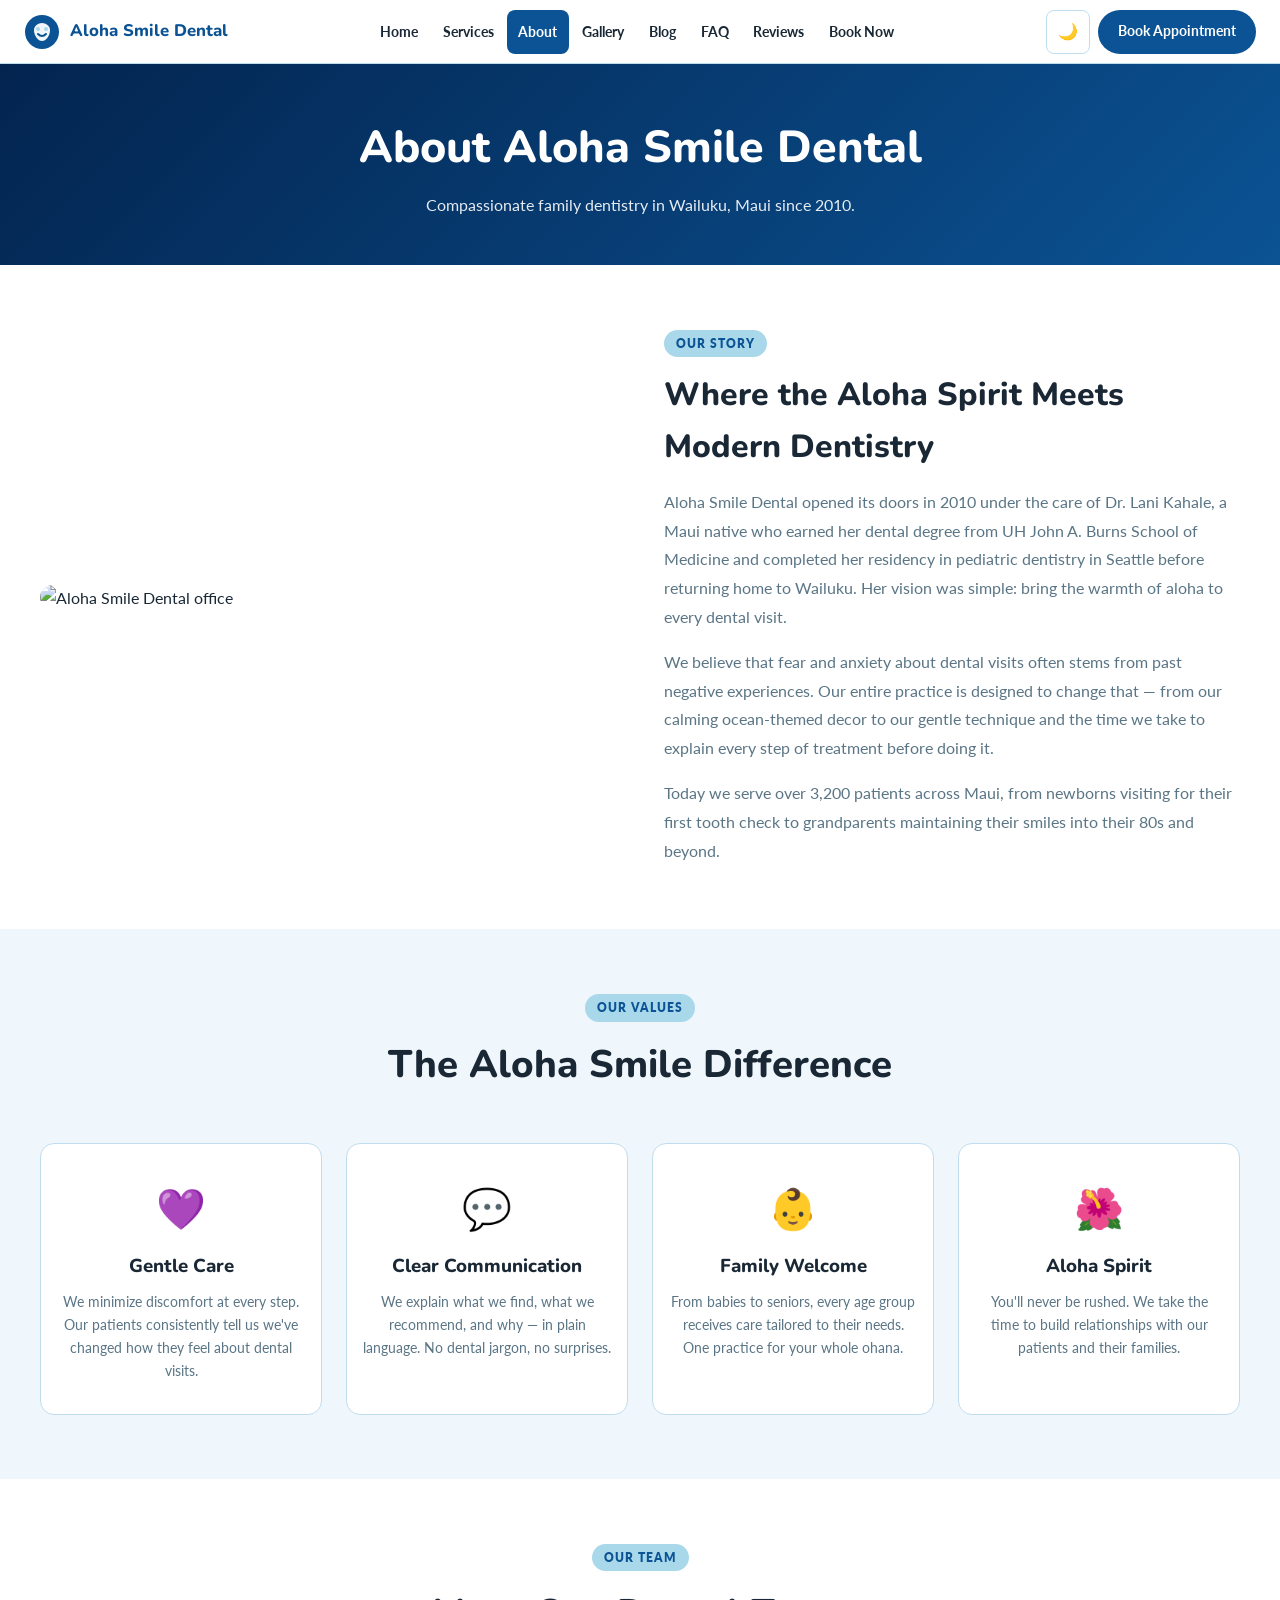
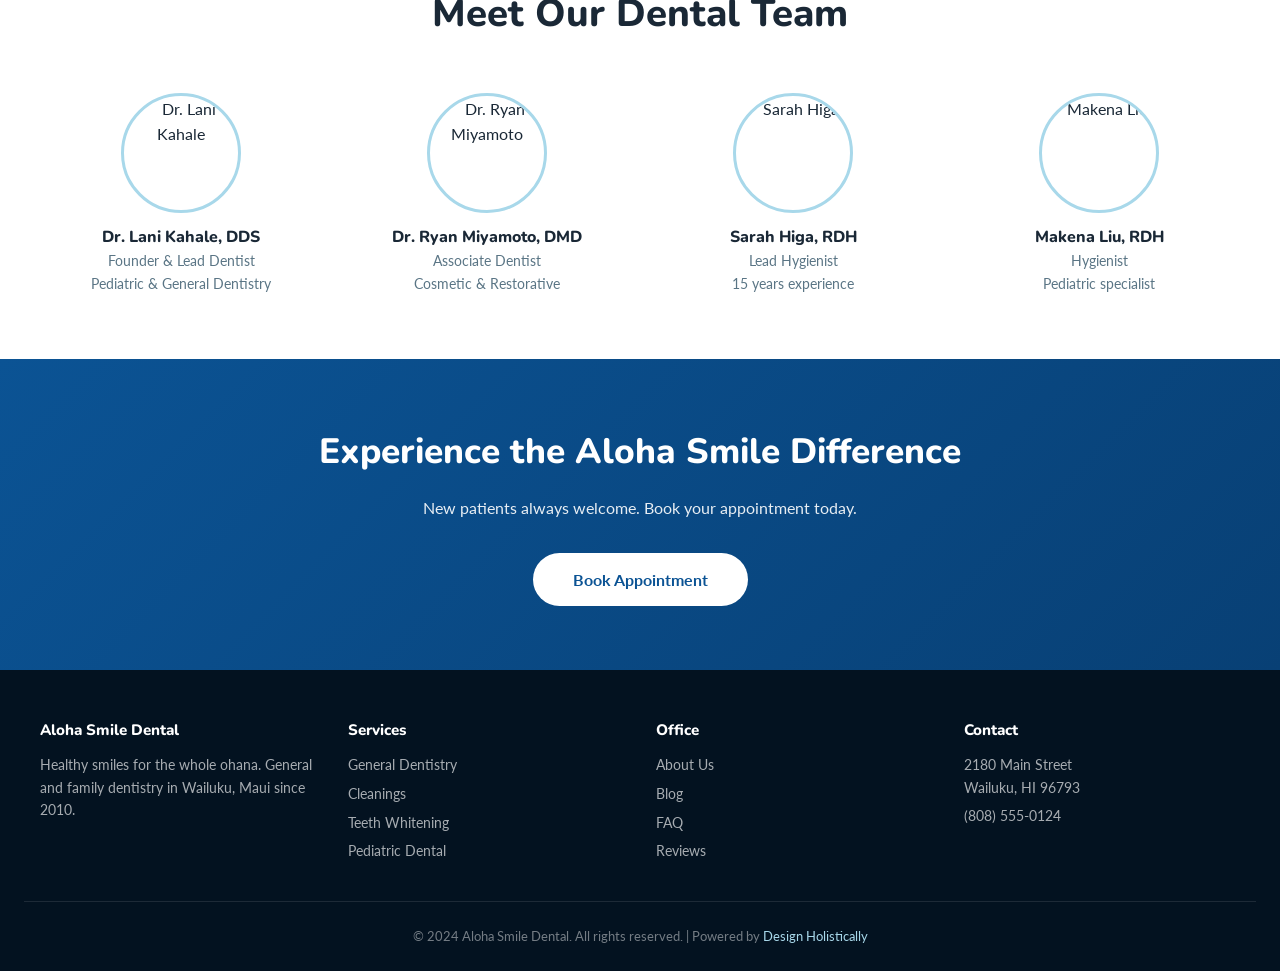
==== about.html @ d67b709d "Initial commit: Aloha Smile Dental — Hawaii sample site (Wailuku, Maui)" ====
<!DOCTYPE html>
<html lang="en" data-theme="light">
<head>
<meta charset="UTF-8"><meta name="viewport" content="width=device-width, initial-scale=1.0">
<title>About | Aloha Smile Dental | Aloha Smile Dental</title>
<link rel="stylesheet" href="css/style.css">

</head>
<body>
<header>
<a href="index.html" class="logo-link"><svg width="36" height="36" viewBox="0 0 36 36" fill="none" aria-label="Aloha Smile Dental Logo" xmlns="http://www.w3.org/2000/svg">
<circle cx="18" cy="18" r="17" fill="#0B5394"/>
<path d="M10 16 C10 12, 14 9, 18 9 C22 9, 26 12, 26 16 C26 22, 22 27, 18 27 C14 27, 10 22, 10 16Z" fill="white" opacity="0.95"/>
<path d="M14 20 Q18 24 22 20" stroke="#0B5394" stroke-width="2" fill="none" stroke-linecap="round"/>
<circle cx="14" cy="15" r="2" fill="#A8D8EA"/>
<circle cx="22" cy="15" r="2" fill="#A8D8EA"/>
</svg><span class="logo-text">Aloha Smile Dental</span></a>
<nav><a href="index.html">Home</a>
<a href="services.html">Services</a>
<a href="about.html" class="active">About</a>
<a href="gallery.html">Gallery</a>
<a href="blog.html">Blog</a>
<a href="faq.html">FAQ</a>
<a href="reviews.html">Reviews</a>
<a href="booking.html">Book Now</a></nav>
<div class="header-actions">
<button class="dark-toggle" id="darkToggle" aria-label="Toggle dark mode">🌙</button>
<a href="booking.html" class="cta-btn header-cta">Book Appointment</a>
<button class="hamburger" id="hamburger" aria-label="Open menu" aria-expanded="false"><span></span><span></span><span></span></button>
</div>
</header>
<div class="mobile-menu" id="mobileMenu"><a href="index.html">Home</a>
<a href="services.html">Services</a>
<a href="about.html">About</a>
<a href="gallery.html">Gallery</a>
<a href="blog.html">Blog</a>
<a href="faq.html">FAQ</a>
<a href="reviews.html">Reviews</a>
<a href="booking.html">Book Now</a></div>
<div class="page-hero"><h1>About Aloha Smile Dental</h1><p>Compassionate family dentistry in Wailuku, Maui since 2010.</p></div>
<section><div class="container">
<div class="grid-2" style="align-items:center;gap:3rem;">
<div class="fade-up"><img src="https://picsum.photos/600/450?random=1808" alt="Aloha Smile Dental office" class="about-image"></div>
<div class="fade-up">
<div class="tag">Our Story</div>
<h2 style="font-family:'Nunito',sans-serif;font-size:2rem;font-weight:800;margin-bottom:1rem;">Where the Aloha Spirit Meets Modern Dentistry</h2>
<p style="color:var(--text-muted);margin-bottom:1rem;line-height:1.8;">Aloha Smile Dental opened its doors in 2010 under the care of Dr. Lani Kahale, a Maui native who earned her dental degree from UH John A. Burns School of Medicine and completed her residency in pediatric dentistry in Seattle before returning home to Wailuku. Her vision was simple: bring the warmth of aloha to every dental visit.</p>
<p style="color:var(--text-muted);margin-bottom:1rem;line-height:1.8;">We believe that fear and anxiety about dental visits often stems from past negative experiences. Our entire practice is designed to change that — from our calming ocean-themed decor to our gentle technique and the time we take to explain every step of treatment before doing it.</p>
<p style="color:var(--text-muted);line-height:1.8;">Today we serve over 3,200 patients across Maui, from newborns visiting for their first tooth check to grandparents maintaining their smiles into their 80s and beyond.</p>
</div>
</div>
</div></section>
<section class="section-alt"><div class="container">
<div class="section-header fade-up"><div class="tag">Our Values</div><h2>The Aloha Smile Difference</h2></div>
<div class="values-grid">
<div class="value-card fade-up"><div class="value-icon">&#x1F49C;</div><h3>Gentle Care</h3><p>We minimize discomfort at every step. Our patients consistently tell us we've changed how they feel about dental visits.</p></div>
<div class="value-card fade-up"><div class="value-icon">&#x1F4AC;</div><h3>Clear Communication</h3><p>We explain what we find, what we recommend, and why — in plain language. No dental jargon, no surprises.</p></div>
<div class="value-card fade-up"><div class="value-icon">&#x1F476;</div><h3>Family Welcome</h3><p>From babies to seniors, every age group receives care tailored to their needs. One practice for your whole ohana.</p></div>
<div class="value-card fade-up"><div class="value-icon">&#x1F33A;</div><h3>Aloha Spirit</h3><p>You'll never be rushed. We take the time to build relationships with our patients and their families.</p></div>
</div>
</div></section>
<section><div class="container">
<div class="section-header fade-up"><div class="tag">Our Team</div><h2>Meet Our Dental Team</h2></div>
<div class="team-grid">
<div class="team-card fade-up"><img src="https://picsum.photos/120/120?random=2010" alt="Dr. Lani Kahale"><h4>Dr. Lani Kahale, DDS</h4><p>Founder &amp; Lead Dentist<br>Pediatric &amp; General Dentistry</p></div>
<div class="team-card fade-up"><img src="https://picsum.photos/120/120?random=2011" alt="Dr. Ryan Miyamoto"><h4>Dr. Ryan Miyamoto, DMD</h4><p>Associate Dentist<br>Cosmetic &amp; Restorative</p></div>
<div class="team-card fade-up"><img src="https://picsum.photos/120/120?random=2012" alt="Sarah Higa"><h4>Sarah Higa, RDH</h4><p>Lead Hygienist<br>15 years experience</p></div>
<div class="team-card fade-up"><img src="https://picsum.photos/120/120?random=2013" alt="Makena Liu"><h4>Makena Liu, RDH</h4><p>Hygienist<br>Pediatric specialist</p></div>
</div>
</div></section>
<div class="cta-banner"><div class="container"><h2>Experience the Aloha Smile Difference</h2><p>New patients always welcome. Book your appointment today.</p><a href="booking.html" class="cta-btn">Book Appointment</a></div></div>
<footer>
<div class="footer-grid">
<div class="footer-col"><h4>Aloha Smile Dental</h4><p>Healthy smiles for the whole ohana. General and family dentistry in Wailuku, Maui since 2010.</p></div>
<div class="footer-col"><h4>Services</h4><a href="services.html">General Dentistry</a><a href="services.html">Cleanings</a><a href="services.html">Teeth Whitening</a><a href="services.html">Pediatric Dental</a></div>
<div class="footer-col"><h4>Office</h4><a href="about.html">About Us</a><a href="blog.html">Blog</a><a href="faq.html">FAQ</a><a href="reviews.html">Reviews</a></div>
<div class="footer-col"><h4>Contact</h4><p>2180 Main Street<br>Wailuku, HI 96793</p><a href="tel:8085550124">(808) 555-0124</a></div>
</div>
<div class="footer-bottom"><p>&copy; 2024 Aloha Smile Dental. All rights reserved. | Powered by <a href="https://designholistically.com" target="_blank" rel="noopener">Design Holistically</a></p></div>
</footer>
<button id="backToTop" aria-label="Back to top">&#8593;</button>
<script src="js/main.js"></script>
</body>
</html>
---- css/style.css ----
@import url('https://fonts.googleapis.com/css2?family=Nunito:wght@400;500;600;700;800&family=Lato:wght@300;400;700&display=swap');
:root{--primary:#0B5394;--primary-dark:#084075;--primary-light:#1565C0;--accent:#A8D8EA;--accent-dark:#7bbdd9;--bg:#ffffff;--bg-alt:#f0f7fc;--text:#1a2836;--text-muted:#5a7585;--border:#c0ddef;--card-bg:#ffffff;--header-bg:rgba(255,255,255,0.96);--shadow:0 4px 24px rgba(11,83,148,.10);--radius:14px;--transition:.3s ease;}
[data-theme="dark"]{--bg:#0b1822;--bg-alt:#0f2030;--text:#ddeef8;--text-muted:#5a90b0;--border:#1a3d5a;--card-bg:#0f1e2e;--header-bg:rgba(11,24,34,0.97);--shadow:0 4px 24px rgba(0,0,0,.4);}
*,*::before,*::after{box-sizing:border-box;margin:0;padding:0;}
html{scroll-behavior:smooth;}
body{font-family:'Lato',sans-serif;background:var(--bg);color:var(--text);line-height:1.6;transition:background .3s,color .3s;}
header{position:sticky;top:0;z-index:1000;background:var(--header-bg);backdrop-filter:blur(12px);border-bottom:1px solid var(--border);padding:0 1.5rem;height:64px;display:flex;align-items:center;justify-content:space-between;}
.logo-link{display:flex;align-items:center;gap:10px;text-decoration:none;color:var(--text);}
.logo-text{font-family:'Nunito',sans-serif;font-weight:800;font-size:1.05rem;color:var(--primary);}
nav{display:flex;align-items:center;gap:.15rem;}
nav a{display:inline-block;padding:.5rem .7rem;font-size:.875rem;font-weight:700;color:var(--text);text-decoration:none;border-radius:8px;transition:all .3s;min-height:44px;line-height:28px;}
nav a:hover,nav a.active{background:var(--primary);color:#fff;}
.header-actions{display:flex;align-items:center;gap:.5rem;}
.dark-toggle{background:none;border:1.5px solid var(--border);border-radius:8px;padding:.4rem .6rem;cursor:pointer;color:var(--text);font-size:1rem;min-width:44px;min-height:44px;display:flex;align-items:center;justify-content:center;}
.dark-toggle:hover{background:var(--primary);color:#fff;border-color:var(--primary);}
.hamburger{display:none;background:none;border:1.5px solid var(--border);border-radius:8px;padding:.4rem .6rem;cursor:pointer;color:var(--text);min-width:44px;min-height:44px;align-items:center;justify-content:center;flex-direction:column;gap:5px;}
.hamburger span{display:block;width:22px;height:2px;background:var(--text);border-radius:2px;}
.cta-btn{display:inline-flex;align-items:center;justify-content:center;background:var(--primary);color:#fff;padding:.6rem 1.25rem;border-radius:30px;font-weight:700;text-decoration:none;font-size:.875rem;min-height:44px;transition:all .3s;border:none;cursor:pointer;}
.cta-btn:hover{background:var(--primary-dark);transform:translateY(-1px);}
.cta-btn.outline{background:transparent;border:2px solid var(--primary);color:var(--primary);border-radius:30px;}
.cta-btn.outline:hover{background:var(--primary);color:#fff;}
.cta-btn.white{background:#fff;color:var(--primary);}
.cta-btn.white:hover{background:#e8f4fc;}
.mobile-menu{display:none;position:fixed;top:64px;left:0;right:0;bottom:0;background:var(--bg);z-index:999;flex-direction:column;padding:2rem 1.5rem;gap:.5rem;overflow-y:auto;}
.mobile-menu.open{display:flex;}
.mobile-menu a{display:block;padding:.85rem 1rem;font-weight:700;color:var(--text);text-decoration:none;border-radius:8px;border:1px solid var(--border);min-height:44px;}
.mobile-menu a:hover{background:var(--primary);color:#fff;}

.hero{background:linear-gradient(135deg,#03244f 0%,#0B5394 60%,#1565C0 100%);color:#fff;padding:5rem 1.5rem 4rem;text-align:center;position:relative;overflow:hidden;}
.hero::before{content:'';position:absolute;inset:0;background:url('data:image/svg+xml,<svg xmlns="http://www.w3.org/2000/svg" viewBox="0 0 200 200"><circle cx="160" cy="40" r="60" fill="rgba(168,216,234,0.08)"/><circle cx="30" cy="170" r="40" fill="rgba(255,255,255,0.04)"/></svg>');}
.hero h1{font-family:'Nunito',sans-serif;font-size:clamp(2rem,5.5vw,3.2rem);font-weight:800;margin-bottom:1rem;line-height:1.15;}
.hero p{font-size:clamp(1rem,2.5vw,1.2rem);opacity:.9;max-width:580px;margin:0 auto 2rem;}
.hero-btns{display:flex;gap:1rem;justify-content:center;flex-wrap:wrap;}
.hero-btns .cta-btn{font-size:1rem;padding:.8rem 2rem;}

section{padding:4rem 1.5rem;}
.section-alt{background:var(--bg-alt);}
.container{max-width:1200px;margin:0 auto;}
.section-header{text-align:center;margin-bottom:3rem;}
.section-header h2{font-family:'Nunito',sans-serif;font-size:clamp(1.6rem,4vw,2.4rem);font-weight:800;margin-bottom:.75rem;}
.section-header p{color:var(--text-muted);max-width:600px;margin:0 auto;}
.tag{display:inline-block;background:var(--accent);color:var(--primary);font-size:.75rem;font-weight:800;padding:.25rem .75rem;border-radius:20px;text-transform:uppercase;letter-spacing:1px;margin-bottom:.75rem;}

.grid-3{display:grid;grid-template-columns:repeat(auto-fit,minmax(280px,1fr));gap:1.5rem;}
.grid-2{display:grid;grid-template-columns:repeat(auto-fit,minmax(340px,1fr));gap:2rem;}

.card{background:var(--card-bg);border:1px solid var(--border);border-radius:var(--radius);padding:1.75rem;box-shadow:var(--shadow);transition:transform .3s,box-shadow .3s;}
.card:hover{transform:translateY(-4px);box-shadow:0 8px 32px rgba(11,83,148,.15);}
.card-icon{width:52px;height:52px;background:linear-gradient(135deg,var(--primary),var(--primary-light));border-radius:50%;display:flex;align-items:center;justify-content:center;margin-bottom:1rem;font-size:1.5rem;}
.card h3{font-family:'Nunito',sans-serif;font-size:1.1rem;font-weight:800;margin-bottom:.5rem;}
.card p{color:var(--text-muted);font-size:.9rem;line-height:1.65;}
.price-badge{display:inline-block;background:var(--bg-alt);border:1px solid var(--border);color:var(--primary);font-weight:700;font-size:.875rem;padding:.3rem .75rem;border-radius:20px;margin-top:.75rem;}

.stats-bar{background:var(--primary);color:#fff;padding:2.5rem 1.5rem;}
.stats-bar .container{display:grid;grid-template-columns:repeat(auto-fit,minmax(140px,1fr));gap:2rem;text-align:center;}
.stat-num{font-family:'Nunito',sans-serif;font-size:2.2rem;font-weight:800;}
.stat-label{font-size:.875rem;opacity:.85;margin-top:.25rem;}

.testimonial-card{background:var(--card-bg);border:1px solid var(--border);border-radius:var(--radius);padding:1.75rem;box-shadow:var(--shadow);}
.testimonial-stars{color:#f39c12;font-size:1.1rem;margin-bottom:.75rem;}
.testimonial-text{color:var(--text-muted);font-style:italic;margin-bottom:1rem;line-height:1.7;}
.testimonial-author{display:flex;align-items:center;gap:.75rem;}
.testimonial-author img{width:44px;height:44px;border-radius:50%;object-fit:cover;}
.testimonial-author strong{display:block;font-size:.9rem;}
.testimonial-author span{font-size:.8rem;color:var(--text-muted);}

.page-hero{background:linear-gradient(135deg,#03244f,#0B5394);color:#fff;padding:3rem 1.5rem;text-align:center;}
.page-hero h1{font-family:'Nunito',sans-serif;font-size:clamp(1.8rem,4vw,2.8rem);font-weight:800;margin-bottom:.5rem;}
.page-hero p{opacity:.9;max-width:600px;margin:0 auto;}

.service-card{background:var(--card-bg);border:1px solid var(--border);border-radius:var(--radius);overflow:hidden;box-shadow:var(--shadow);transition:transform .3s;}
.service-card:hover{transform:translateY(-4px);}
.service-card img{width:100%;height:200px;object-fit:cover;}
.service-card-body{padding:1.5rem;}
.service-card-body h3{font-family:'Nunito',sans-serif;font-weight:800;margin-bottom:.5rem;}

.about-image{border-radius:var(--radius);width:100%;height:400px;object-fit:cover;}
.team-grid{display:grid;grid-template-columns:repeat(auto-fit,minmax(200px,1fr));gap:1.5rem;margin-top:2rem;}
.team-card{text-align:center;}
.team-card img{width:120px;height:120px;border-radius:50%;object-fit:cover;margin:0 auto .75rem;display:block;border:3px solid var(--accent);}
.team-card h4{font-family:'Nunito',sans-serif;font-weight:800;}
.team-card p{font-size:.875rem;color:var(--text-muted);}

.photo-grid{display:grid;grid-template-columns:repeat(auto-fill,minmax(250px,1fr));gap:1rem;}
.photo-grid img{width:100%;height:220px;object-fit:cover;border-radius:var(--radius);transition:transform .3s;cursor:pointer;}
.photo-grid img:hover{transform:scale(1.03);}

.blog-grid{display:grid;grid-template-columns:repeat(auto-fit,minmax(300px,1fr));gap:1.5rem;}
.blog-card{background:var(--card-bg);border:1px solid var(--border);border-radius:var(--radius);overflow:hidden;box-shadow:var(--shadow);text-decoration:none;color:var(--text);display:block;transition:transform .3s;}
.blog-card:hover{transform:translateY(-4px);}
.blog-card img{width:100%;height:200px;object-fit:cover;}
.blog-card-body{padding:1.25rem;}
.blog-meta{font-size:.8rem;color:var(--text-muted);margin-bottom:.5rem;}
.blog-card-body h3{font-family:'Nunito',sans-serif;font-weight:800;font-size:1.05rem;margin-bottom:.5rem;line-height:1.4;}
.blog-card-body p{font-size:.9rem;color:var(--text-muted);}

.blog-post{max-width:780px;margin:0 auto;padding:2rem 1.5rem;}
.blog-post h1{font-family:'Nunito',sans-serif;font-size:clamp(1.6rem,4vw,2.4rem);font-weight:800;margin-bottom:1rem;line-height:1.3;}
.blog-post .post-meta{color:var(--text-muted);font-size:.9rem;margin-bottom:2rem;padding-bottom:1rem;border-bottom:1px solid var(--border);}
.blog-post img{width:100%;border-radius:var(--radius);margin:1.5rem 0;}
.blog-post h2{font-family:'Nunito',sans-serif;font-size:1.4rem;font-weight:800;margin:2rem 0 .75rem;color:var(--primary);}
.blog-post p{margin-bottom:1rem;color:var(--text-muted);line-height:1.8;}
.blog-post ul,.blog-post ol{margin:1rem 0 1rem 1.5rem;}
.blog-post li{margin-bottom:.5rem;color:var(--text-muted);line-height:1.7;}

.booking-steps{display:flex;margin-bottom:2rem;overflow:hidden;border-radius:var(--radius);border:1px solid var(--border);}
.step-indicator{flex:1;padding:.75rem;text-align:center;font-size:.8rem;font-weight:700;background:var(--bg-alt);color:var(--text-muted);border-right:1px solid var(--border);}
.step-indicator:last-child{border-right:none;}
.step-indicator.active{background:var(--primary);color:#fff;}
.step-indicator.done{background:var(--accent-dark);color:#fff;}
.form-step{display:none;}
.form-step.active{display:block;}
.form-group{margin-bottom:1.25rem;}
.form-group label{display:block;font-weight:700;margin-bottom:.4rem;font-size:.9rem;}
.form-group input,.form-group select,.form-group textarea{width:100%;padding:.7rem 1rem;border:1.5px solid var(--border);border-radius:30px;background:var(--bg);color:var(--text);font-size:.95rem;min-height:44px;font-family:'Lato',sans-serif;transition:border-color .3s;}
.form-group textarea{border-radius:12px;}
.form-group input:focus,.form-group select:focus,.form-group textarea:focus{outline:none;border-color:var(--primary);}
.form-group textarea{min-height:100px;resize:vertical;}
.service-options{display:grid;grid-template-columns:repeat(auto-fit,minmax(140px,1fr));gap:.75rem;}
.service-option{border:2px solid var(--border);border-radius:var(--radius);padding:1rem;cursor:pointer;text-align:center;transition:all .3s;min-height:44px;}
.service-option:hover,.service-option.selected{border-color:var(--primary);background:rgba(11,83,148,.07);}
.service-option span{font-size:1.5rem;display:block;margin-bottom:.3rem;}
.service-option strong{font-size:.85rem;font-weight:700;}
.confirmation-box{text-align:center;padding:3rem 1.5rem;background:var(--bg-alt);border-radius:var(--radius);border:1px solid var(--border);}
.confirmation-box .check-icon{font-size:4rem;margin-bottom:1rem;}
.confirmation-box h2{font-family:'Nunito',sans-serif;font-size:1.8rem;font-weight:800;color:var(--primary);margin-bottom:1rem;}

.admin-login{max-width:400px;margin:4rem auto;padding:2rem;background:var(--card-bg);border:1px solid var(--border);border-radius:var(--radius);box-shadow:var(--shadow);}
.admin-layout{display:grid;grid-template-columns:220px 1fr;min-height:calc(100vh - 64px);}
.admin-sidebar{background:var(--primary);color:#fff;padding:1.5rem 0;}
.admin-sidebar a{display:block;padding:.85rem 1.5rem;color:rgba(255,255,255,.85);text-decoration:none;font-weight:700;font-size:.9rem;transition:background .3s;min-height:44px;}
.admin-sidebar a:hover,.admin-sidebar a.active{background:rgba(0,0,0,.2);color:#fff;}
.admin-content{padding:2rem;background:var(--bg-alt);}
.admin-header h1{font-family:'Nunito',sans-serif;font-size:1.6rem;font-weight:800;margin-bottom:.5rem;}
.stat-cards{display:grid;grid-template-columns:repeat(auto-fit,minmax(180px,1fr));gap:1rem;margin-bottom:2rem;}
.stat-card{background:var(--card-bg);border:1px solid var(--border);border-radius:var(--radius);padding:1.25rem;text-align:center;}
.stat-card .stat-num{font-family:'Nunito',sans-serif;font-size:2rem;font-weight:800;color:var(--primary);}
.stat-card .stat-label{font-size:.8rem;color:var(--text-muted);margin-top:.25rem;}
table{width:100%;border-collapse:collapse;background:var(--card-bg);border-radius:var(--radius);overflow:hidden;box-shadow:var(--shadow);}
th{background:var(--primary);color:#fff;padding:.85rem 1rem;text-align:left;font-size:.85rem;font-weight:700;}
td{padding:.85rem 1rem;border-bottom:1px solid var(--border);font-size:.875rem;}
tr:last-child td{border-bottom:none;}
tr:hover td{background:var(--bg-alt);}
.badge{display:inline-block;padding:.2rem .6rem;border-radius:20px;font-size:.75rem;font-weight:700;}
.badge-green{background:rgba(11,83,148,.12);color:var(--primary);}
.badge-yellow{background:rgba(243,156,18,.15);color:#b7770d;}
.badge-red{background:rgba(220,50,50,.15);color:#c0392b;}

.faq-item{border:1px solid var(--border);border-radius:var(--radius);margin-bottom:.75rem;overflow:hidden;}
.faq-question{display:flex;justify-content:space-between;align-items:center;padding:1.1rem 1.25rem;cursor:pointer;font-weight:700;font-size:.975rem;background:var(--card-bg);transition:background .3s;min-height:44px;gap:1rem;}
.faq-question:hover{background:var(--bg-alt);}
.faq-question.open{background:var(--bg-alt);color:var(--primary);}
.faq-icon{font-size:1.2rem;transition:transform .3s;flex-shrink:0;}
.faq-question.open .faq-icon{transform:rotate(45deg);}
.faq-answer{display:none;padding:0 1.25rem 1.25rem;color:var(--text-muted);line-height:1.7;font-size:.95rem;background:var(--card-bg);}
.faq-answer.open{display:block;}

.reviews-grid{display:grid;grid-template-columns:repeat(auto-fit,minmax(280px,1fr));gap:1.5rem;}
.review-card{background:var(--card-bg);border:1px solid var(--border);border-radius:var(--radius);padding:1.5rem;box-shadow:var(--shadow);}
.review-stars{color:#f39c12;font-size:1rem;margin-bottom:.5rem;}
.review-text{color:var(--text-muted);font-size:.9rem;line-height:1.7;margin-bottom:1rem;font-style:italic;}
.review-author{display:flex;align-items:center;gap:.75rem;}
.review-author img{width:44px;height:44px;border-radius:50%;object-fit:cover;}
.review-author strong{font-size:.875rem;}
.review-author span{font-size:.78rem;color:var(--text-muted);}

.values-grid{display:grid;grid-template-columns:repeat(auto-fit,minmax(220px,1fr));gap:1.5rem;}
.value-card{text-align:center;padding:2rem 1rem;background:var(--card-bg);border-radius:var(--radius);border:1px solid var(--border);}
.value-icon{font-size:2.5rem;margin-bottom:.75rem;}
.value-card h3{font-family:'Nunito',sans-serif;font-weight:800;margin-bottom:.5rem;}
.value-card p{color:var(--text-muted);font-size:.9rem;}

.insurance-grid{display:grid;grid-template-columns:repeat(auto-fit,minmax(140px,1fr));gap:1rem;}
.insurance-badge{background:var(--card-bg);border:1px solid var(--border);border-radius:8px;padding:.75rem 1rem;text-align:center;font-weight:700;font-size:.9rem;}

.cta-banner{background:linear-gradient(135deg,var(--primary),var(--primary-dark));color:#fff;padding:4rem 1.5rem;text-align:center;}
.cta-banner h2{font-family:'Nunito',sans-serif;font-size:clamp(1.5rem,3.5vw,2.2rem);font-weight:800;margin-bottom:1rem;}
.cta-banner p{opacity:.9;max-width:500px;margin:0 auto 2rem;}
.cta-banner .cta-btn{background:#fff;color:var(--primary);font-size:1rem;padding:.85rem 2.5rem;}

.breadcrumb{padding:.75rem 1.5rem;background:var(--bg-alt);border-bottom:1px solid var(--border);font-size:.85rem;}
.breadcrumb a{color:var(--primary);text-decoration:none;}
.breadcrumb span{color:var(--text-muted);margin:0 .4rem;}

footer{background:#031220;color:rgba(255,255,255,.75);padding:3rem 1.5rem 1.5rem;}
.footer-grid{display:grid;grid-template-columns:repeat(auto-fit,minmax(200px,1fr));gap:2rem;max-width:1200px;margin:0 auto 2rem;}
.footer-col h4{color:#fff;font-family:'Nunito',sans-serif;font-weight:800;margin-bottom:.75rem;font-size:.95rem;}
.footer-col p,.footer-col a{font-size:.875rem;color:rgba(255,255,255,.65);text-decoration:none;display:block;margin-bottom:.4rem;}
.footer-col a:hover{color:var(--accent);}
.footer-bottom{text-align:center;padding-top:1.5rem;border-top:1px solid rgba(255,255,255,.1);font-size:.8rem;color:rgba(255,255,255,.45);}
.footer-bottom a{color:var(--accent);text-decoration:none;}

#backToTop{position:fixed;bottom:1.5rem;right:1.5rem;width:48px;height:48px;background:var(--primary);color:#fff;border:none;border-radius:50%;cursor:pointer;font-size:1.2rem;display:flex;align-items:center;justify-content:center;opacity:0;pointer-events:none;transition:opacity .3s;z-index:990;}
#backToTop.visible{opacity:1;pointer-events:auto;}
.fade-up{opacity:0;transform:translateY(30px);transition:opacity .6s ease,transform .6s ease;}
.fade-up.visible{opacity:1;transform:translateY(0);}
.fade-in{opacity:0;transition:opacity .6s ease;}
.fade-in.visible{opacity:1;}
@media(max-width:768px){nav,.cta-btn.header-cta{display:none;}.hamburger{display:flex;}.admin-layout{grid-template-columns:1fr;}.admin-sidebar{display:none;}section{padding:3rem 1rem;}}
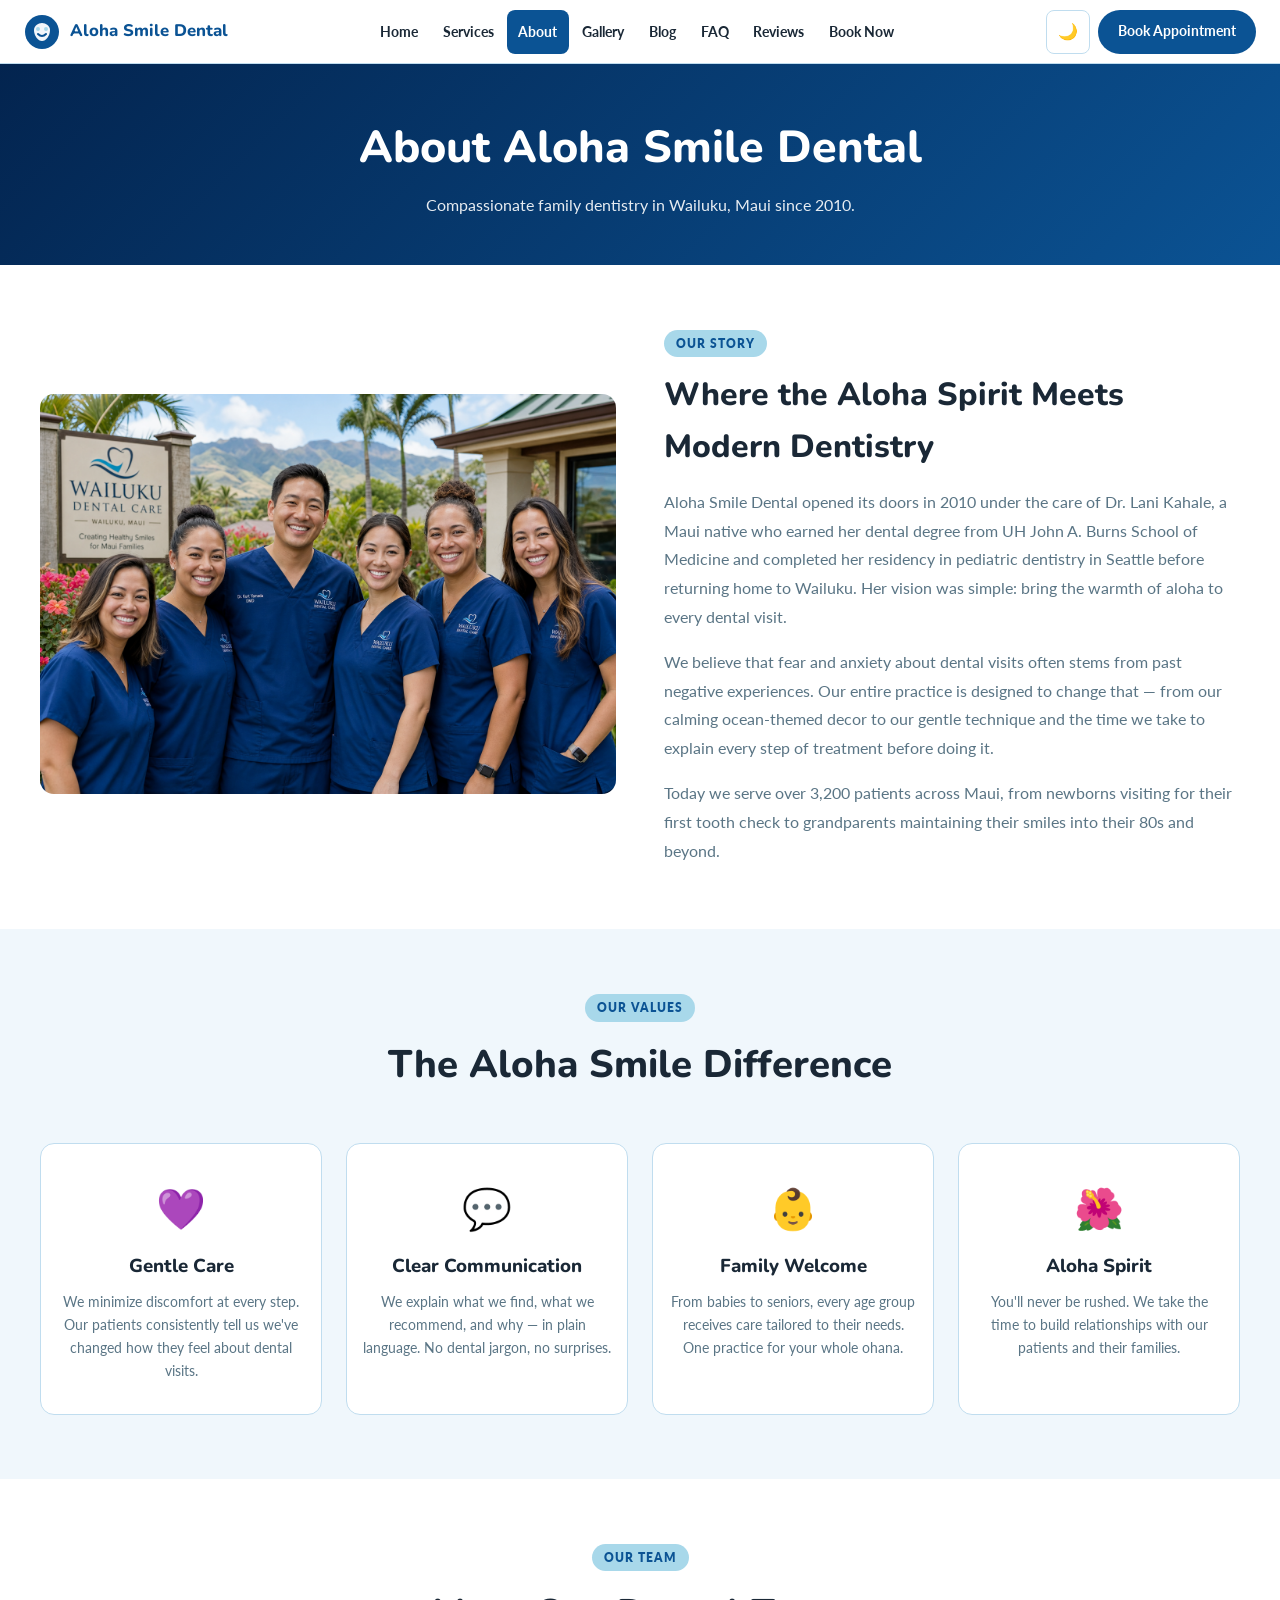
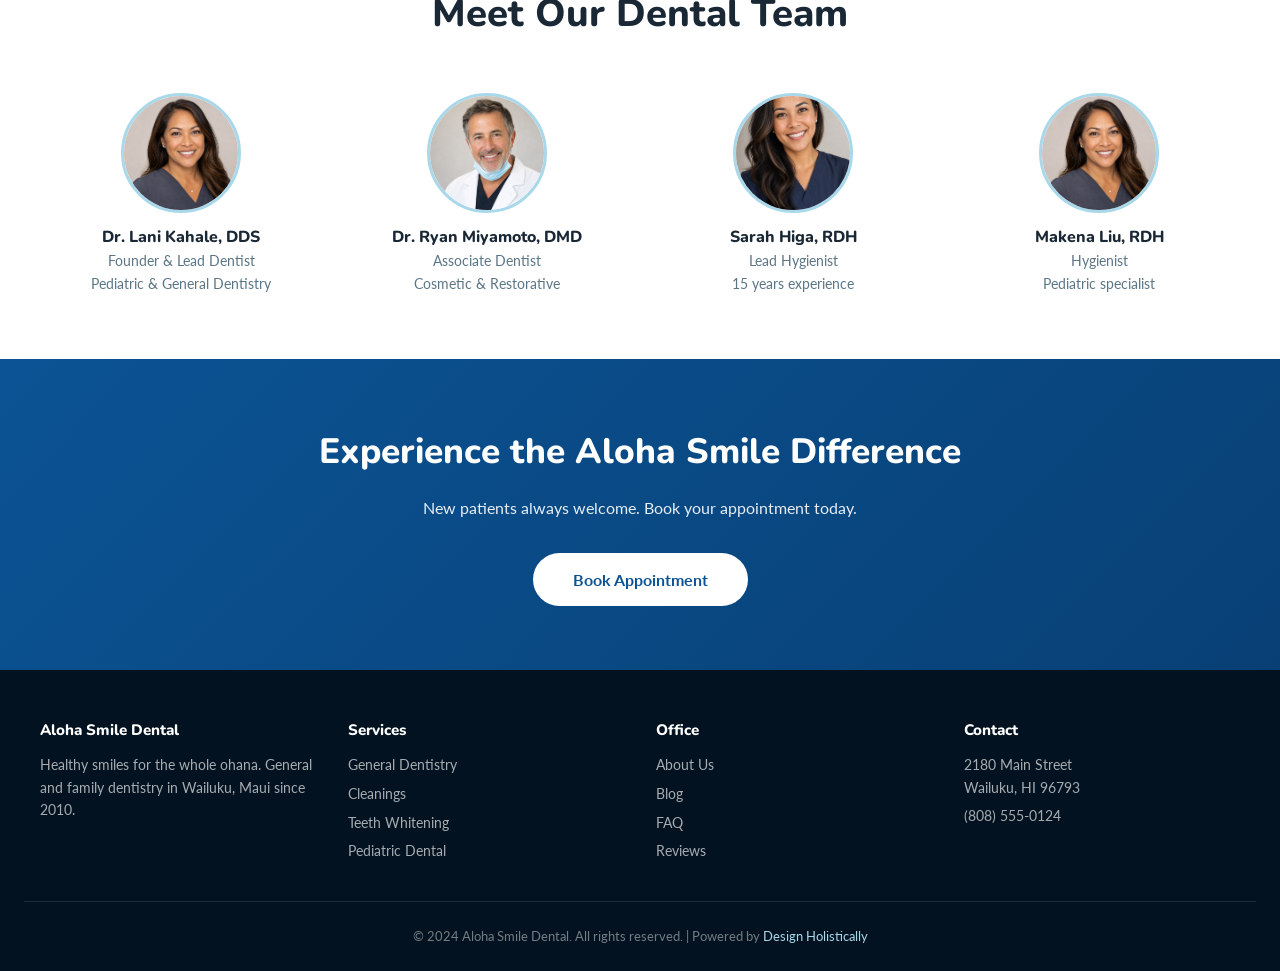
==== commit 2c88a9bf: "Initial commit: Aloha Smile Dental — Hawaii sample site (Wailuku, Maui)" ====
--- a/about.html
+++ b/about.html
@@ -40,7 +40,7 @@
 <div class="page-hero"><h1>About Aloha Smile Dental</h1><p>Compassionate family dentistry in Wailuku, Maui since 2010.</p></div>
 <section><div class="container">
 <div class="grid-2" style="align-items:center;gap:3rem;">
-<div class="fade-up"><img src="https://picsum.photos/600/450?random=1808" alt="Aloha Smile Dental office" class="about-image"></div>
+<div class="fade-up"><img src="images/about.png" alt="Aloha Smile Dental office" class="about-image"></div>
 <div class="fade-up">
 <div class="tag">Our Story</div>
 <h2 style="font-family:'Nunito',sans-serif;font-size:2rem;font-weight:800;margin-bottom:1rem;">Where the Aloha Spirit Meets Modern Dentistry</h2>
@@ -62,10 +62,10 @@
 <section><div class="container">
 <div class="section-header fade-up"><div class="tag">Our Team</div><h2>Meet Our Dental Team</h2></div>
 <div class="team-grid">
-<div class="team-card fade-up"><img src="https://picsum.photos/120/120?random=2010" alt="Dr. Lani Kahale"><h4>Dr. Lani Kahale, DDS</h4><p>Founder &amp; Lead Dentist<br>Pediatric &amp; General Dentistry</p></div>
-<div class="team-card fade-up"><img src="https://picsum.photos/120/120?random=2011" alt="Dr. Ryan Miyamoto"><h4>Dr. Ryan Miyamoto, DMD</h4><p>Associate Dentist<br>Cosmetic &amp; Restorative</p></div>
-<div class="team-card fade-up"><img src="https://picsum.photos/120/120?random=2012" alt="Sarah Higa"><h4>Sarah Higa, RDH</h4><p>Lead Hygienist<br>15 years experience</p></div>
-<div class="team-card fade-up"><img src="https://picsum.photos/120/120?random=2013" alt="Makena Liu"><h4>Makena Liu, RDH</h4><p>Hygienist<br>Pediatric specialist</p></div>
+<div class="team-card fade-up"><img src="images/avatar-1.png" alt="Dr. Lani Kahale"><h4>Dr. Lani Kahale, DDS</h4><p>Founder &amp; Lead Dentist<br>Pediatric &amp; General Dentistry</p></div>
+<div class="team-card fade-up"><img src="images/avatar-2.png" alt="Dr. Ryan Miyamoto"><h4>Dr. Ryan Miyamoto, DMD</h4><p>Associate Dentist<br>Cosmetic &amp; Restorative</p></div>
+<div class="team-card fade-up"><img src="images/avatar-3.png" alt="Sarah Higa"><h4>Sarah Higa, RDH</h4><p>Lead Hygienist<br>15 years experience</p></div>
+<div class="team-card fade-up"><img src="images/avatar-1.png" alt="Makena Liu"><h4>Makena Liu, RDH</h4><p>Hygienist<br>Pediatric specialist</p></div>
 </div>
 </div></section>
 <div class="cta-banner"><div class="container"><h2>Experience the Aloha Smile Difference</h2><p>New patients always welcome. Book your appointment today.</p><a href="booking.html" class="cta-btn">Book Appointment</a></div></div>
